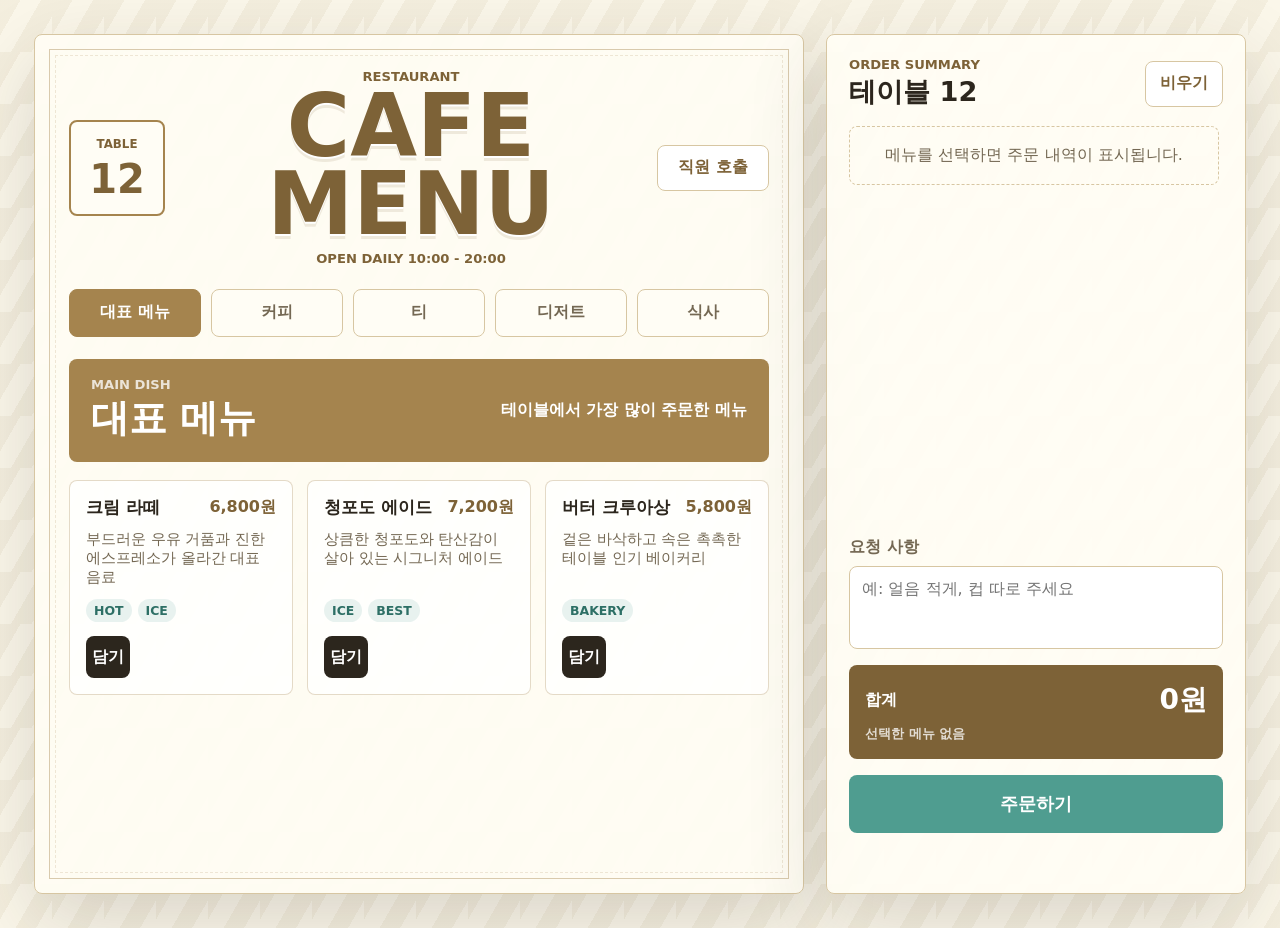
==== kiosk/index.html @ 20937f70 "Add cafe table kiosk page" ====
<!doctype html>
<html lang="ko">
  <head>
    <meta charset="utf-8">
    <meta name="viewport" content="width=device-width, initial-scale=1">
    <title>Table Cafe Kiosk</title>
    <link rel="stylesheet" href="styles.css">
  </head>
  <body>
    <main class="kiosk-shell">
      <section class="menu-board" aria-label="카페 주문 메뉴">
        <header class="board-header">
          <div class="table-badge">
            <span>TABLE</span>
            <strong>12</strong>
          </div>
          <div class="title-block">
            <p>Restaurant</p>
            <h1>CAFE MENU</h1>
            <span>Open daily 10:00 - 20:00</span>
          </div>
          <button class="call-button" type="button" id="call-staff">직원 호출</button>
        </header>

        <nav class="category-tabs" aria-label="메뉴 카테고리">
          <button class="active" type="button" data-category="signature">대표 메뉴</button>
          <button type="button" data-category="coffee">커피</button>
          <button type="button" data-category="tea">티</button>
          <button type="button" data-category="dessert">디저트</button>
          <button type="button" data-category="dish">식사</button>
        </nav>

        <section class="category-hero" aria-live="polite">
          <div>
            <p id="category-kicker">Main Dish</p>
            <h2 id="category-title">대표 메뉴</h2>
          </div>
          <span id="category-note">테이블에서 가장 많이 주문한 메뉴</span>
        </section>

        <section class="product-grid" id="product-grid" aria-label="메뉴 상품"></section>
      </section>

      <aside class="order-panel" aria-label="주문 내역">
        <header class="order-header">
          <div>
            <p>Order Summary</p>
            <h2>테이블 12</h2>
          </div>
          <button class="clear-button" id="clear-cart" type="button">비우기</button>
        </header>

        <div class="order-items" id="order-items" aria-live="polite"></div>

        <div class="order-note">
          <label for="request">요청 사항</label>
          <textarea id="request" rows="3" placeholder="예: 얼음 적게, 컵 따로 주세요"></textarea>
        </div>

        <div class="total-box">
          <div>
            <span>합계</span>
            <strong id="order-total">0원</strong>
          </div>
          <small id="order-count">선택한 메뉴 없음</small>
        </div>

        <button class="submit-button" type="button" id="submit-order">주문하기</button>
        <p class="status-message" id="status-message" role="status"></p>
      </aside>
    </main>

    <script src="script.js"></script>
  </body>
</html>
---- kiosk/styles.css ----
:root {
  color-scheme: light;
  --paper: #fbf7ea;
  --paper-strong: #f2ead7;
  --ink: #2c261d;
  --muted: #746853;
  --line: #d7c6a2;
  --gold: #a5844e;
  --gold-dark: #7d6237;
  --cream: #fffdf5;
  --mint: #4f9d90;
  --rose: #c96155;
  --shadow: 0 26px 80px rgba(44, 38, 29, 0.16);
}

* {
  box-sizing: border-box;
}

body {
  margin: 0;
  min-height: 100vh;
  background:
    linear-gradient(120deg, rgba(165, 132, 78, 0.08) 25%, transparent 25% 50%, rgba(165, 132, 78, 0.08) 50% 75%, transparent 75%),
    var(--paper);
  background-size: 52px 52px;
  color: var(--ink);
  font-family: "Segoe UI", system-ui, -apple-system, BlinkMacSystemFont, sans-serif;
}

button,
textarea {
  font: inherit;
}

button {
  cursor: pointer;
}

.kiosk-shell {
  min-height: 100vh;
  display: grid;
  grid-template-columns: minmax(0, 1fr) minmax(340px, 420px);
  gap: 22px;
  padding: clamp(16px, 3vw, 34px);
}

.menu-board,
.order-panel {
  border: 1px solid var(--line);
  border-radius: 8px;
  background: rgba(255, 253, 245, 0.92);
  box-shadow: var(--shadow);
}

.menu-board {
  position: relative;
  padding: clamp(18px, 3vw, 34px);
  overflow: hidden;
}

.menu-board::before,
.menu-board::after {
  content: "";
  position: absolute;
  inset: 14px;
  pointer-events: none;
  border: 1px solid rgba(165, 132, 78, 0.42);
}

.menu-board::after {
  inset: 20px;
  border-style: dashed;
  opacity: 0.42;
}

.board-header,
.category-tabs,
.category-hero,
.product-grid {
  position: relative;
  z-index: 1;
}

.board-header {
  display: grid;
  grid-template-columns: 96px 1fr 112px;
  align-items: center;
  gap: 18px;
  padding-bottom: 22px;
}

.table-badge {
  min-height: 96px;
  display: grid;
  place-items: center;
  border: 2px solid var(--gold);
  border-radius: 8px;
  background: var(--cream);
  color: var(--gold-dark);
}

.table-badge span {
  font-size: 0.74rem;
  font-weight: 900;
}

.table-badge strong {
  margin-top: -22px;
  font-size: 2.5rem;
  line-height: 1;
}

.title-block {
  text-align: center;
}

.title-block p,
.title-block span,
.category-hero p,
.order-header p {
  margin: 0;
  color: var(--gold-dark);
  font-size: 0.82rem;
  font-weight: 900;
  letter-spacing: 0;
  text-transform: uppercase;
}

.title-block h1 {
  margin: 4px 0;
  color: var(--gold-dark);
  font-size: clamp(2.4rem, 7vw, 5.4rem);
  line-height: 0.9;
  letter-spacing: 0;
  text-shadow: 0 2px 0 #ffffff, 0 5px 0 rgba(125, 98, 55, 0.12);
}

.call-button,
.clear-button {
  min-height: 46px;
  border: 1px solid var(--line);
  border-radius: 8px;
  background: #ffffff;
  color: var(--gold-dark);
  font-weight: 900;
}

.call-button:hover,
.clear-button:hover {
  border-color: var(--rose);
  color: var(--rose);
}

.category-tabs {
  display: grid;
  grid-template-columns: repeat(5, minmax(0, 1fr));
  gap: 10px;
}

.category-tabs button {
  min-height: 48px;
  border: 1px solid var(--line);
  border-radius: 8px;
  background: var(--cream);
  color: var(--muted);
  font-weight: 900;
}

.category-tabs button.active {
  border-color: var(--gold);
  background: var(--gold);
  color: #ffffff;
}

.category-hero {
  display: flex;
  align-items: center;
  justify-content: space-between;
  gap: 18px;
  margin: 22px 0 18px;
  padding: 18px 22px;
  border-radius: 8px;
  background: var(--gold);
  color: #ffffff;
}

.category-hero p {
  color: rgba(255, 255, 255, 0.78);
}

.category-hero h2 {
  margin: 2px 0 0;
  font-size: clamp(1.5rem, 3vw, 2.35rem);
  letter-spacing: 0;
}

.category-hero span {
  max-width: 260px;
  text-align: right;
  font-weight: 800;
}

.product-grid {
  display: grid;
  grid-template-columns: repeat(3, minmax(0, 1fr));
  gap: 14px;
}

.product-card {
  display: grid;
  grid-template-rows: auto 1fr auto;
  min-height: 212px;
  padding: 16px;
  border: 1px solid rgba(165, 132, 78, 0.3);
  border-radius: 8px;
  background: rgba(255, 255, 255, 0.78);
}

.product-top {
  display: flex;
  align-items: flex-start;
  justify-content: space-between;
  gap: 12px;
}

.product-card h3 {
  margin: 0;
  font-size: 1.08rem;
  line-height: 1.25;
}

.price {
  color: var(--gold-dark);
  font-weight: 900;
  white-space: nowrap;
}

.product-card p {
  margin: 12px 0;
  color: var(--muted);
  font-size: 0.92rem;
}

.tag-row {
  display: flex;
  flex-wrap: wrap;
  gap: 6px;
  margin-bottom: 14px;
}

.tag-row span {
  padding: 4px 8px;
  border-radius: 999px;
  background: rgba(79, 157, 144, 0.13);
  color: #2d6f65;
  font-size: 0.78rem;
  font-weight: 900;
}

.add-button {
  min-height: 42px;
  border: 0;
  border-radius: 8px;
  background: var(--ink);
  color: #ffffff;
  font-weight: 900;
}

.add-button:hover {
  background: var(--rose);
}

.order-panel {
  position: sticky;
  top: 20px;
  height: calc(100vh - 40px);
  display: grid;
  grid-template-rows: auto minmax(0, 1fr) auto auto auto auto;
  gap: 16px;
  padding: 22px;
}

.order-header {
  display: flex;
  align-items: center;
  justify-content: space-between;
  gap: 14px;
}

.order-header h2 {
  margin: 2px 0 0;
  font-size: 1.7rem;
}

.clear-button {
  padding: 0 14px;
}

.order-items {
  display: grid;
  align-content: start;
  gap: 10px;
  overflow: auto;
  padding-right: 4px;
}

.empty-cart {
  margin: 0;
  padding: 18px;
  border: 1px dashed var(--line);
  border-radius: 8px;
  color: var(--muted);
  text-align: center;
}

.cart-item {
  display: grid;
  gap: 10px;
  padding: 14px;
  border: 1px solid var(--line);
  border-radius: 8px;
  background: #ffffff;
}

.cart-line {
  display: flex;
  align-items: flex-start;
  justify-content: space-between;
  gap: 12px;
}

.cart-line strong {
  display: block;
}

.cart-line span {
  color: var(--gold-dark);
  font-weight: 900;
}

.quantity-row {
  display: flex;
  align-items: center;
  justify-content: space-between;
  gap: 12px;
}

.quantity-controls {
  display: inline-grid;
  grid-template-columns: 36px 42px 36px;
  align-items: center;
  border: 1px solid var(--line);
  border-radius: 8px;
  overflow: hidden;
}

.quantity-controls button {
  height: 36px;
  border: 0;
  background: var(--paper-strong);
  color: var(--ink);
  font-size: 1.1rem;
  font-weight: 900;
}

.quantity-controls output {
  text-align: center;
  font-weight: 900;
}

.remove-button {
  border: 0;
  background: transparent;
  color: var(--rose);
  font-weight: 900;
}

.order-note {
  display: grid;
  gap: 8px;
}

.order-note label {
  color: var(--muted);
  font-weight: 900;
}

.order-note textarea {
  width: 100%;
  resize: none;
  border: 1px solid var(--line);
  border-radius: 8px;
  padding: 12px;
  background: #ffffff;
  color: var(--ink);
}

.total-box {
  display: grid;
  gap: 6px;
  padding: 16px;
  border-radius: 8px;
  background: var(--gold-dark);
  color: #ffffff;
}

.total-box div {
  display: flex;
  align-items: center;
  justify-content: space-between;
  gap: 18px;
}

.total-box span {
  font-weight: 900;
}

.total-box strong {
  font-size: 1.75rem;
}

.total-box small {
  color: rgba(255, 255, 255, 0.78);
  font-weight: 800;
}

.submit-button {
  min-height: 58px;
  border: 0;
  border-radius: 8px;
  background: var(--mint);
  color: #ffffff;
  font-size: 1.1rem;
  font-weight: 900;
}

.submit-button:hover {
  background: #397d72;
}

.status-message {
  min-height: 22px;
  margin: 0;
  color: var(--rose);
  font-weight: 900;
  text-align: center;
}

@media (max-width: 1080px) {
  .kiosk-shell {
    grid-template-columns: 1fr;
  }

  .order-panel {
    position: static;
    height: auto;
    min-height: 520px;
  }
}

@media (max-width: 760px) {
  .board-header {
    grid-template-columns: 1fr;
  }

  .title-block {
    text-align: left;
  }

  .table-badge {
    min-height: 72px;
    place-items: start;
    padding: 12px;
  }

  .table-badge strong {
    margin-top: 0;
  }

  .category-tabs,
  .product-grid {
    grid-template-columns: 1fr 1fr;
  }

  .category-hero {
    align-items: flex-start;
    flex-direction: column;
  }

  .category-hero span {
    text-align: left;
  }
}

@media (max-width: 520px) {
  .kiosk-shell {
    padding: 10px;
  }

  .menu-board,
  .order-panel {
    padding: 16px;
  }

  .category-tabs,
  .product-grid {
    grid-template-columns: 1fr;
  }
}
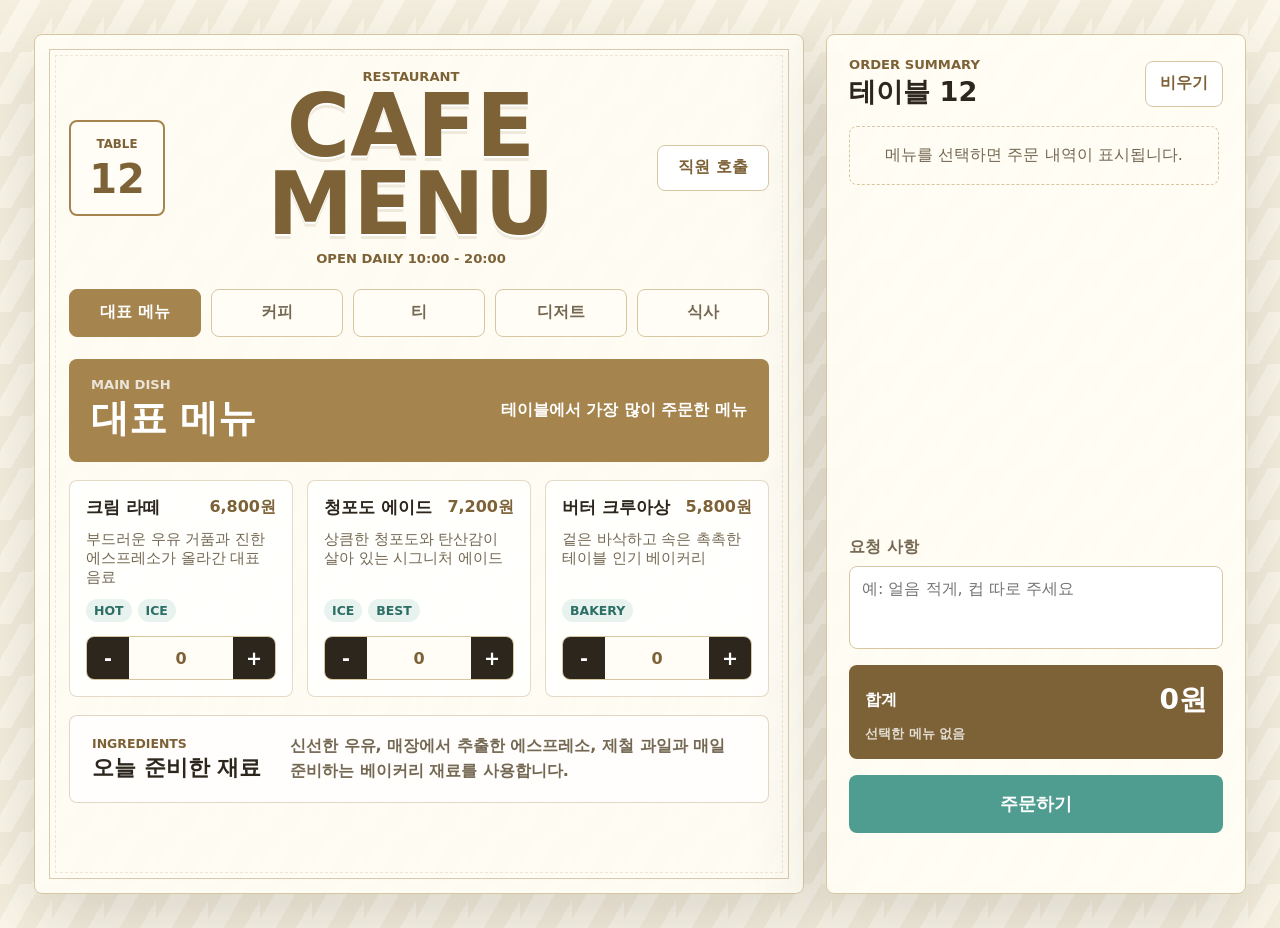
==== commit 2329f2b2: "Add menu quantity controls and ingredient notes" ====
--- a/kiosk/index.html
+++ b/kiosk/index.html
@@ -39,6 +39,16 @@
         </section>
 
         <section class="product-grid" id="product-grid" aria-label="메뉴 상품"></section>
+
+        <section class="ingredient-note" aria-labelledby="ingredient-title">
+          <div>
+            <p>Ingredients</p>
+            <h2 id="ingredient-title">오늘 준비한 재료</h2>
+          </div>
+          <p id="ingredient-copy">
+            신선한 우유, 매장에서 추출한 에스프레소, 제철 과일과 매일 준비하는 베이커리 재료를 사용합니다.
+          </p>
+        </section>
       </section>
 
       <aside class="order-panel" aria-label="주문 내역">
--- a/kiosk/styles.css
+++ b/kiosk/styles.css
@@ -77,7 +77,8 @@
 .board-header,
 .category-tabs,
 .category-hero,
-.product-grid {
+.product-grid,
+.ingredient-note {
   position: relative;
   z-index: 1;
 }
@@ -258,17 +259,69 @@
   font-weight: 900;
 }
 
-.add-button {
+.menu-quantity {
+  display: grid;
+  grid-template-columns: 42px 1fr 42px;
+  align-items: center;
   min-height: 42px;
+  border: 1px solid var(--line);
+  border-radius: 8px;
+  background: var(--cream);
+  overflow: hidden;
+}
+
+.menu-quantity button {
+  height: 42px;
   border: 0;
-  border-radius: 8px;
   background: var(--ink);
   color: #ffffff;
-  font-weight: 900;
-}
-
-.add-button:hover {
+  font-size: 1.2rem;
+  font-weight: 900;
+}
+
+.menu-quantity button:hover {
   background: var(--rose);
+}
+
+.menu-quantity output {
+  text-align: center;
+  color: var(--gold-dark);
+  font-weight: 900;
+}
+
+.ingredient-note {
+  display: grid;
+  grid-template-columns: minmax(180px, 0.35fr) minmax(0, 1fr);
+  gap: 18px;
+  align-items: center;
+  margin-top: 18px;
+  padding: 18px 22px;
+  border: 1px solid rgba(165, 132, 78, 0.32);
+  border-radius: 8px;
+  background: rgba(255, 255, 255, 0.72);
+}
+
+.ingredient-note p {
+  margin: 0;
+}
+
+.ingredient-note > div p {
+  color: var(--gold-dark);
+  font-size: 0.78rem;
+  font-weight: 900;
+  letter-spacing: 0;
+  text-transform: uppercase;
+}
+
+.ingredient-note h2 {
+  margin: 2px 0 0;
+  font-size: 1.35rem;
+}
+
+.ingredient-note > p {
+  color: var(--muted);
+  font-weight: 700;
+  line-height: 1.55;
 }
 
 .order-panel {
@@ -491,6 +544,10 @@
   .category-hero span {
     text-align: left;
   }
+
+  .ingredient-note {
+    grid-template-columns: 1fr;
+  }
 }
 
 @media (max-width: 520px) {
